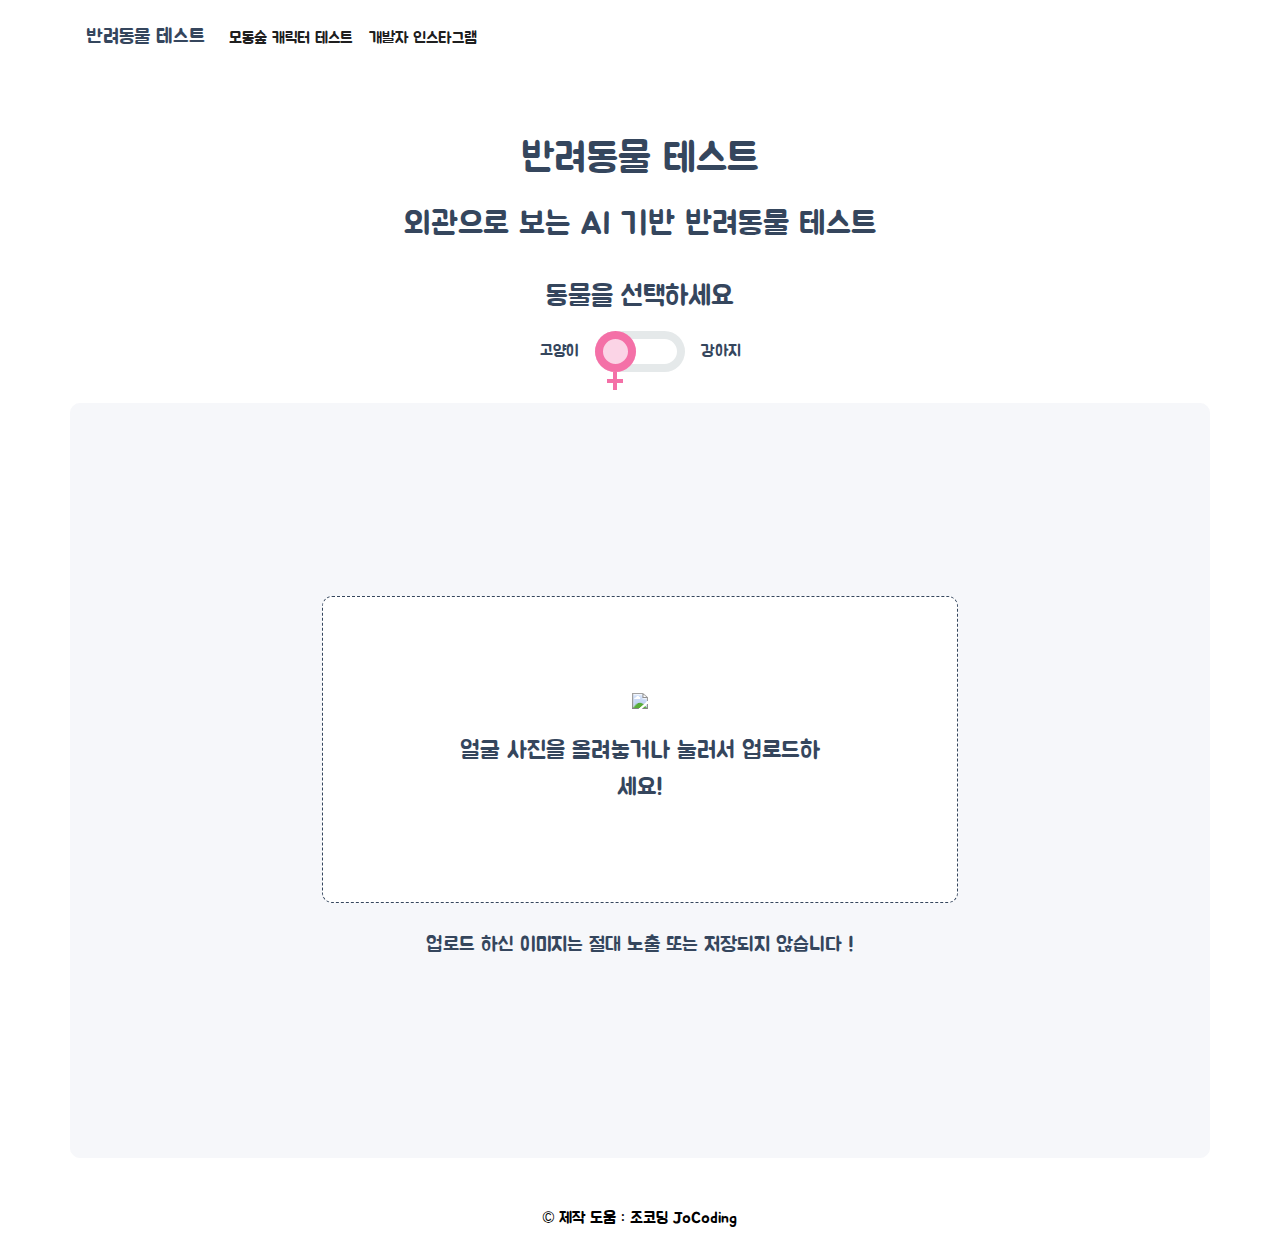
==== index.html @ 07dc52d0 "Refactor(index.html) : 파일명 변경" ====
<!DOCTYPE html>
<html>

<head>
    <meta charset="UTF-8">
    <meta name="viewport" content="width=device-width, initial-scale=1, shrink-to-fit=no">
    <meta http-equiv="X-UA-Compatible" content="ie=edge">
    <link href="https://fonts.googleapis.com/css?family=Jua&display=swap" rel="stylesheet">
    <link rel="stylesheet" href="https://stackpath.bootstrapcdn.com/bootstrap/4.4.1/css/bootstrap.min.css"
        integrity="sha384-Vkoo8x4CGsO3+Hhxv8T/Q5PaXtkKtu6ug5TOeNV6gBiFeWPGFN9MuhOf23Q9Ifjh" crossorigin="anonymous">
    <title>반려동물 테스트</title>
    <meta name="title" content="동물상 테스트">
    <meta name="subject" content="얼굴로 보는 인공지능 동물상 테스트, 나와 닮은 동물상을 찾아보세요!">
    <meta name="keywords"
        content="동물상 테스트, 인공지능 동물상 테스트, 얼굴상, 얼굴상 테스트, 나와 닮은 동물, 동물상 찾기, 얼굴로 보는 동물상, 얼굴 동물, 동물얼굴, animalface, 강아지상, 고양이상, 여우상, 사슴상, 토끼상, 곰상, 공룡상, 인공지능 동물상, AI 얼굴상, AI 동물상">
    <meta name="author" content="조코딩">
    <link rel="stylesheet" href="style.css">
    <link rel="canonical" href="https://animalface.site" />
    <meta property="og:url" content="https://animalface.site" />
    <meta property="og:type" content="website" />
    <meta property="og:title" content="동물상 테스트" />
    <meta property="og:description"
        content="얼굴로 보는 인공지능 동물상 테스트, 나와 닮은 동물상을 찾아보세요! 대표 동물상 연예인 사진 데이터로 학습한 인공지능이 나의 얼굴로 동물상과 특징을 찾아드립니다. 회원가입도 필요없이 화면에서 바로 확인해보세요! 사진 데이터는 그 어디에도 전송되지 않습니다. 인공지능이 보는 나의 동물상 테스트 한번 해보세요! 강아지상? 고양이상? 여우상? 사슴상? 토끼상? 곰상? 공룡상? 얼굴상 테스트를 통해 나와 닮은 동물 찾기를 할 수 있습니다." />
    <meta property="og:image"
        content="https://img1.daumcdn.net/thumb/R1280x0/?scode=mtistory2&fname=https%3A%2F%2Fk.kakaocdn.net%2Fdn%2Fc0eq42%2FbtqCQpiFhFn%2F8KPaOP9q8PXpJFRL7if55K%2Fimg.jpg" />
    <link rel="shortcut icon" href="/favicon.ico" type="image/x-icon">
    <link rel="icon" href="img/pets.png" type="image/x-icon">
    <script type="text/javascript" src="//s7.addthis.com/js/300/addthis_widget.js#pubid=ra-5e64b3727e862b06"></script>
    <!-- Global site tag (gtag.js) - Google Analytics -->
    <script async src="https://www.googletagmanager.com/gtag/js?id=UA-145482737-6"></script>
    <script>
        window.dataLayer = window.dataLayer || [];

        function gtag() {
            dataLayer.push(arguments);
        }
        gtag('js', new Date());
        gtag('config', 'UA-145482737-6');
    </script>
</head>

<body>
    <nav class="p-3 container navbar navbar-expand-lg navbar-light">
        <a class="navbar-brand" href="#">반려동물 테스트</a>
        <button class="navbar-toggler" type="button" data-toggle="collapse" data-target="#navbarNav"
            aria-controls="navbarNav" aria-expanded="false" aria-label="Toggle navigation">
            <span class="navbar-toggler-icon"></span>
        </button>
        <div class="collapse navbar-collapse" id="navbarNav">
            <ul class="navbar-nav">
                <li class="nav-item active">
                    <a class="nav-link" href="https://standgiven.pythonanywhere.com/">모동숲 캐릭터 테스트
                        <span class="sr-only">(current)</span>
                    </a>
                </li>
                <li class="nav-item active"
                    onclick="gtag('event', '조코딩 유튜브 클릭', {'event_category': '조코딩 유튜브 클릭','event_label': '상단 메뉴'});">
                    <a class="nav-link" id="yotube-top-link" href="https://www.instagram.com/bapefin_/">개발자 인스타그램</a>
                </li>
            </ul>
        </div>
    </nav>
    <section class="section">
        <h1 class="title">반려동물 테스트</h1>
        <h2 class="subtitle">외관으로 보는 AI 기반 반려동물 테스트</h2>
    </section><br>
    <h3 class="pb-2 d-flex justify-content-center">동물을 선택하세요</h3>
    <section class="d-flex justify-content-center">
        <p class="d-flex align-items-center pr-3">고양이</p>
        <div>
            <input type="checkbox" id="gender">
            <label for="gender">
                <span class="knob">
                    <i></i>
                </span>
            </label>
        </div>
        <p class="d-flex align-items-center pl-3">강아지</p>
    </section>
    <script class="jsbin" src="https://ajax.googleapis.com/ajax/libs/jquery/1/jquery.min.js"></script>
    <div class="mt-3 container file-upload">
        <div class="image-upload-wrap">
            <input class="file-upload-input" type='file' onchange="readURL(this);" accept="image/*" />
            <div class="drag-text">
                <img src="img/upload.svg" class="mt-5 pt-5 upload">
                <h3 class="mb-5 pb-5 pt-4  upload-text">얼굴 사진을 올려놓거나 눌러서 업로드하세요!</h3>
            </div>
        </div>
        <h5 style="text-align: center; margin-top: 30px;">업로드 하신 이미지는 절대 노출 또는 저장되지 않습니다 !</h5>
        <div class="file-upload-content">
            <img class="file-upload-image" id="face-image" src="#" alt="your image" />
            <div id="loading" class="animated bounce">
                <div class="spinner-border" role="status">
                    <span class="sr-only">Loading...</span>
                </div>
                <p class="text-center">AI가 이미지를 분석중입니다.</p>
            </div>
            <p class="result-message"></p>
            <div id="label-container" class="d-flex flex-column justify-content-around"></div>
            <div id="addThis" class="addthis_inline_share_toolbox_6lz1"></div>

            <div class="pt-3 image-title-wrap">
                <button type="button p-2" class="try-again-btn" onclick="gaReload1();" data-toggle="modal"
                    data-target="#adModal">
                    <span class="try-again-text">다른 사진으로 재시도</span>
                </button>
            </div>
        </div>
    </div>
    <div id="disqus_thread"></div>
    <script>
        /**
        *  RECOMMENDED CONFIGURATION VARIABLES: EDIT AND UNCOMMENT THE SECTION BELOW TO INSERT DYNAMIC VALUES FROM YOUR PLATFORM OR CMS.
        *  LEARN WHY DEFINING THESE VARIABLES IS IMPORTANT: https://disqus.com/admin/universalcode/#configuration-variables    */
        /*
        var disqus_config = function () {
        this.page.url = PAGE_URL;  // Replace PAGE_URL with your page's canonical URL variable
        this.page.identifier = PAGE_IDENTIFIER; // Replace PAGE_IDENTIFIER with your page's unique identifier variable
        };
        */
        (function () { // DON'T EDIT BELOW THIS LINE
            var d = document, s = d.createElement('script');
            s.src = 'https://petstest-1.disqus.com/embed.js';
            s.setAttribute('data-timestamp', +new Date());
            (d.head || d.body).appendChild(s);
        })();
    </script>
    <footer class="footer pt-5 container d-flex justify-content-center">
        <div>
            <p>&copy; 제작 도움 : 조코딩 JoCoding </p>
            <!--            
        <ul class="list-inline d-flex justify-content-center">
            <li class="list-inline-item">
                <a href="https://developerdk.tistory.com/46">Privacy</a>
            </li>
            <li class="list-inline-item">
                <a href="https://developerdk.tistory.com/47">Terms</a>
            </li>
            <li class="list-inline-item">
                <a href="https://www.youtube.com/channel/UCQNE2JmbasNYbjGAcuBiRRg">FAQ</a>
            </li>
        </ul>
-->
        </div>
    </footer>
    <!-- Modal -->
    <div class="modal fade" id="adModal" tabindex="-1" role="dialog" aria-labelledby="adModalLabel" aria-hidden="true">
        <div class="modal-dialog" role="document">
            <div class="modal-content">
                <div class="modal-body d-flex justify-content-center">
                    <ins class="kakao_ad_area" style="display:none;" data-ad-unit="DAN-t89oh3sc0ew5" data-ad-width="300"
                        data-ad-height="250"></ins>
                </div>
                <div class="modal-footer d-flex justify-content-center">
                    <button type="button p-2" class="try-again-btn" onclick="gaReload2();">
                        <span class="try-again-text">다른 사진으로 재시도</span>
                    </button>
                </div>
            </div>
        </div>
    </div>
    <div id="disqus_thread"></div>
    <script>
        function gaReload1() {
            gtag('event', '다른 사진으로 재시도 1차', {
                'event_category': '다른 사진으로 재시도'
            });
        }
        function gaReload2() {
            gtag('event', '다른 사진으로 재시도 2차', {
                'event_category': '다른 사진으로 재시도'
            });
            window.location.reload();
        }
    </script>
    <script
        src="https://code.jquery.com/jquery-3.4.1.hablemachine/image@0.8/dist/teachablemachine-image.min.js"></script>
    <script src="https://code.jquery.com/jquery-3.4.1.slim.min.js"
        integrity="sha384-J6qa4849blE2+poT4WnyKhv5vZF5SrPo0iEjwBvKU7imGFAV0wwj1yYfoRSJoZ+n"
        crossorigin="anonymous"></script>
    <script src="https://cdn.jsdelivr.net/npm/popper.js@1.16.0/dist/umd/popper.min.js"
        integrity="sha384-Q6E9RHvbIyZFJoft+2mJbHaEWldlvI9IOYy5n3zV9zzTtmI3UksdQRVvoxMfooAo"
        crossorigin="anonymous"></script>
    <script src="https://stackpath.bootstrapcdn.com/bootstrap/4.4.1/js/bootstrap.min.js"
        integrity="sha384-wfSDF2E50Y2D1uUdj0O3uMBJnjuUD4Ih7YwaYd1iqfktj0Uod8GCExl3Og8ifwB6"
        crossorigin="anonymous"></script>
    <script src="https://cdn.jsdelivr.net/npm/@tensorflow/tfjs@1.3.1/dist/tf.min.js"></script>
    <script src="https://cdn.jsdelivr.net/npm/@teachablemachine/image@0.8/dist/teachablemachine-image.min.js"></script>
    <script>
        function readURL(input) {
            if (input.files && input.files[0]) {
                var reader = new FileReader();
                reader.onload = function (e) {
                    $('.image-upload-wrap').hide();
                    $('#loading').show();
                    $('.file-upload-image').attr('src', e.target.result);
                    $('.file-upload-content').show();
                    $('.image-title').html(input.files[0].name);
                };
                reader.readAsDataURL(input.files[0]);
                init().then(function () {
                    console.log("hello");
                    predict();
                    $('#loading').hide();
                });
            } else {
                removeUpload();
            }
        }

        function removeUpload() {
            $('.file-upload-input').replaceWith($('.file-upload-input').clone());
            $('.file-upload-content').hide();
            $('.image-upload-wrap').show();
        }
        $('.image-upload-wrap').bind('dragover', function () {
            $('.image-upload-wrap').addClass('image-dropping');
        });
        $('.image-upload-wrap').bind('dragleave', function () {
            $('.image-upload-wrap').removeClass('image-dropping');
        });
    </script>
    <script type="text/javascript">
        let URL;

        const dogurl = "https://teachablemachine.withgoogle.com/models/w0auffAhP/";
        const caturl = "https://teachablemachine.withgoogle.com/models/pxdeR7aFK/"
        // const urlMale = "https://teachablemachine.withgoogle.com/models/o9D1N5TN/";
        // const urlFemale = "https://teachablemachine.withgoogle.com/models/bB3YHn5r/";
        let model, webcam, labelContainer, maxPredictions;
        async function init() {
            if (document.getElementById("gender").checked) {
                URL = dogurl;
            } else {
                URL = caturl;
            }
            const modelURL = URL + "model.json";
            const metadataURL = URL + "metadata.json";
            model = await tmImage.load(modelURL, metadataURL);
            maxPredictions = model.getTotalClasses();
            // console.log("maxPrediction : ", maxPredictions);
            labelContainer = document.getElementById("label-container");
            for (let i = 0; i < maxPredictions; i++) {
                var element = document.createElement("div")
                element.classList.add("d-flex");
                labelContainer.appendChild(element);
            }
        }
        async function predict() {
            var image = document.getElementById("face-image")
            const prediction = await model.predict(image, false);
            prediction.sort((a, b) => parseFloat(b.probability) - parseFloat(a.probability));
            console.log(prediction[0].className);
            var resultTitle, resultExplain, resultCeleb;
            if (document.getElementById("gender").checked) {
                gtag('event', '동물상 테스트 수행', {
                    'event_category': '동물상 테스트 수행',
                    'event_label': '강아지'
                });

                // 강아지
                switch (prediction[0].className) {
                    case "Golden Retriever":
                        resultTitle = "골든 리트리버"
                        resultExplain = "첫 인상은 강한 신뢰감을 주지만 알고 보면 다정한 매력을 가진 당신! 따뜻하고 친절한 성격으로 연인을 언제나 편안하게 챙겨주는 당신은 믿음직한 파트너! 포근한 매력에 충성심까지 갖춘 완벽한 사람이다!"
                        resultCeleb = "강아지상 연예인: 강다니엘, 백현(엑소), 박보검, 송중기"
                        gtag('event', '강아지 결과 골든 리트리버상', { 'event_category': '강아지 결과' });
                        break;
                    case "Dachshund":
                        resultTitle = "닥스훈트"
                        resultExplain = "첫 인상은 독특하게 보일 수 있지만, 알고 보면 깊은 애정과 헌신을 가진 당신! 개성 넘치고 충성심 강한 성격으로 연인을 정성껏 챙겨주는 당신은 언제나 특별한 존재! 독특함과 사랑을 가진 멋진 사람이다!"
                        resultCeleb = "고양이상 연예인: 황민현(뉴이스트), 시우민(엑소), 강동원, 이종석, 이준기"
                        gtag('event', '강아지 결과 닥스훈트상', { 'event_category': '강아지 결과' });
                        break;
                    case "Maltese":
                        resultTitle = "말티즈"
                        resultExplain = "첫 인상은 순수하고 우아해 보이지만, 알고 보면 깊은 애정과 배려를 가진 당신! 세심하고 다정한 성격으로 연인을 언제나 따뜻하게 챙겨주는 당신은 언제나 사랑스러운 파트너! 우아함과 사랑을 겸비한 멋진 사람이다!"
                        resultCeleb = "토끼상 연예인: 정국(방탄소년단), 바비(아이콘), 박지훈(워너원), 수호(엑소)"
                        gtag('event', '강아지 결과 말티즈상', { 'event_category': '강아지 결과' });
                        break;
                    case "Maltipoo":
                        resultTitle = "말티푸"
                        resultExplain = "첫 인상은 귀여움으로 다가오지만 알고 보면 깊은 사랑과 헌신을 지닌 당신! 애교가 넘치고 다정한 성격으로 연인을 언제나 챙겨주는 당신은 언제나 사랑스러운 존재! 귀여움과 헌신을 가진 최고의 사람이다!"
                        resultCeleb = "공룡상 연예인: 윤두준(하이라이트), 이민기, 김우빈, 육성재(비투비), 공유"
                        gtag('event', '강아지 결과 말티푸상', { 'event_category': '강아지 결과' });
                        break;
                    case "Bulldog":
                        resultTitle = "불도그"
                        resultExplain = "첫 인상은 다소 무거워 보일 수 있지만 알고 보면 따뜻하고 사랑스러운 매력을 지닌 당신! 강한 성격으로 연인을 든든하게 챙겨주는 당신은 언제나 믿을 수 있는 파트너! 듬직함과 따뜻함을 겸비한 멋진 사람이다!"
                        resultCeleb = "곰상 연예인: 마동석, 조진웅, 조세호, 안재홍"
                        gtag('event', '강아지 결과 불도그상', { 'event_category': '강아지 결과' });
                        break;
                    case "Shih Tzu":
                        resultTitle = "시츄"
                        resultExplain = "첫 인상은 귀여움으로 다가오지만 알고 보면 깊은 사랑을 주는 매력의 당신! 애교가 넘치고 섬세한 성격으로 연인을 정성껏 챙겨주는 당신은 연인에게 언제나 따뜻한 존재! 귀여운 매력과 세심함을 가진 최고의 사람이다!"
                        resultCeleb = "곰상 연예인: 마동석, 조진웅, 조세호, 안재홍"
                        gtag('event', '강아지 결과 시츄상', { 'event_category': '강아지 결과' });
                        break;
                    case "Chihuahua":
                        resultTitle = "치와와"
                        resultExplain = "첫 인상은 작고 다소 날카로워 보일 수 있지만, 알고 보면 깊은 애정과 사랑을 가진 당신! 용감하고 자신감 넘치는 성격으로 연인을 언제나 지켜주는 당신은 듬직한 파트너! 귀여움과 강한 충성심을 지닌 멋진 사람이다!"
                        resultCeleb = "곰상 연예인: 마동석, 조진웅, 조세호, 안재홍"
                        gtag('event', '강아지 결과 치와와상', { 'event_category': '강아지 결과' });
                        break;
                    case "Pomeranian":
                        resultTitle = "포메라니안"
                        resultExplain = "첫 인상은 작고 발랄해 보이지만 알고 보면 깊은 애정과 헌신을 가진 당신! 활발하고 애교 넘치는 성격으로 연인을 항상 웃게 해주는 당신은 언제나 사랑스러운 존재! 귀여움과 헌신을 갖춘 최고의 사람이다!"
                        gtag('event', '강아지 결과 포메라니안상', { 'event_category': '강아지 결과' });
                        break;
                    case "Poodle":
                        resultTitle = "푸들"
                        resultExplain = "첫 인상은 세련되고 지적인 매력을 풍기지만, 알고 보면 다정하고 사랑스러운 성격의 당신! 섬세하고 세심한 배려로 연인을 언제나 편안하게 챙겨주는 당신은 매력적인 파트너! 우아함과 헌신을 가진 최고의 사람이다!"
                        resultCeleb = "곰상 연예인: 마동석, 조진웅, 조세호, 안재홍"
                        gtag('event', '강아지 결과 푸들상', { 'event_category': '강아지 결과' });
                        break;
                    default:
                        resultTitle = "알수없음"
                        resultExplain = ""
                        resultCeleb = ""
                        gtag('event', '남자 결과 알수없음', { 'event_category': '강아지 결과' });
                }
            } else {
                gtag('event', '애완동물 테스트 수행', {
                    'event_category': '애완동물 테스트 수행',
                    'event_label': '고양이'
                });

                // 고양이
                switch (prediction[0].className) {
                    case "PersianCat":
                        resultTitle = "페르시안 고양이"
                        resultExplain = "첫 인상은 고급스럽고 우아하지만 알고 보면 따뜻하고 부드러운 매력을 가진 당신! 조용하고 차분한 성격으로 연인을 언제나 배려하며 챙겨주는 당신은 믿음직한 파트너! 우아함과 세심함을 겸비한 최고의 사람이다!"
                        resultCeleb = "강아지상 연예인: 강다니엘, 백현(엑소), 박보검, 송중기"
                        gtag('event', '고양이 결과 페르시안 고양이상', { 'event_category': '고양이 결과' });
                        break;
                    case "SiameseCat":
                        resultTitle = "시암 고양이"
                        resultExplain = "첫 인상은 똑똑하고 시원시원해 보이지만 알고 보면 깊은 애정과 헌신을 지닌 당신! 똑똑하고 개성 넘치는 성격으로 연인을 언제나 지혜롭게 챙겨주는 당신은 언제나 사랑스러운 존재! 지적이고 다정한 최고의 사람이다!"
                        resultCeleb = "고양이상 연예인: 황민현(뉴이스트), 시우민(엑소), 강동원, 이종석, 이준기"
                        gtag('event', '고양이 결과 시암 고양이상', { 'event_category': '고양이 결과' });
                        break;
                    case "SphynxCat":
                        resultTitle = "스핑크스 고양이"
                        resultExplain = "첫 인상은 독특하고 조금은 신비롭지만, 알고 보면 깊은 애정과 친절을 가진 당신! 개성 넘치고 따뜻한 성격으로 연인을 언제나 정성껏 챙겨주는 당신은 언제나 특별한 존재! 독특함과 사랑을 지닌 멋진 사람이다!"
                        resultCeleb = "토끼상 연예인: 정국(방탄소년단), 바비(아이콘), 박지훈(워너원), 수호(엑소)"
                        gtag('event', '고양이 결과 스핑크스 고양이상', { 'event_category': '고양이 결과' });
                        break;
                    case "KoreanShorthairCat":
                        resultTitle = "코리안 숏헤어 고양이"
                        resultExplain = "첫 인상은 친근하고 편안해 보이지만 알고 보면 깊은 사랑과 헌신을 지닌 당신! 자연스럽고 신뢰감 넘치는 성격으로 연인을 언제나 편안하게 챙겨주는 당신은 언제나 든든한 파트너! 친근함과 헌신을 가진 최고의 사람이다!"
                        resultCeleb = "공룡상 연예인: 윤두준(하이라이트), 이민기, 김우빈, 육성재(비투비), 공유"
                        gtag('event', '고양이 결과 코리안 숏헤어 고양이상', { 'event_category': '고양이 결과' });
                        break;
                    case "RussianBlueCat":
                        resultTitle = "러시안 블루 고양이"
                        resultExplain = "첫 인상은 신비롭고 우아하지만, 알고 보면 다정하고 사랑스러운 매력을 가진 당신! 차분하고 섬세한 성격으로 연인을 언제나 정성껏 챙겨주는 당신은 언제나 사랑스러운 존재! 신비로움과 다정함을 겸비한 멋진 사람이다!"
                        resultCeleb = "곰상 연예인: 마동석, 조진웅, 조세호, 안재홍"
                        gtag('event', '고양이 결과 러시안 블루 고양이상', { 'event_category': '고양이 결과' });
                        break;
                    default:
                        resultTitle = "알수없음"
                        resultExplain = ""
                        resultCeleb = ""
                        gtag('event', '고양이 결과 알수없음', { 'event_category': '고양이 결과' });
                }
            }
            var title = "<div class='" + prediction[0].className + "-animal-title'>" + resultTitle + "</div>"
            var explain = "<div class='animal-explain pt-2'>" + resultExplain + "</div>"
            var celeb = "<div class='" + prediction[0].className + "-animal-celeb pt-2 pb-2'>" + resultCeleb + "</div>"
            $('.result-message').html(title + explain + celeb);
            var barWidth;
            for (let i = 0; i < maxPredictions; i++) {
                if (prediction[i].probability.toFixed(2) > 0.1) {
                    barWidth = Math.round(prediction[i].probability.toFixed(2) * 100) + "%";
                } else if (prediction[i].probability.toFixed(2) >= 0.01) {
                    barWidth = "4%"
                } else {
                    barWidth = "2%"
                }

                console.log("barWidth : ", barWidth);
                var labelTitle;
                switch (prediction[i].className) {
                    case "Golden Retriever":
                        labelTitle = "골든 리트리버"
                        break;
                    case "Dachshund":
                        labelTitle = "닥스훈트"
                        break;
                    case "Maltese":
                        labelTitle = "말티즈"
                        break;
                    case "Maltipoo":
                        labelTitle = "말티푸"
                        break;
                    case "Bulldog":
                        labelTitle = "불독"
                        break;
                    case "Shih Tzu":
                        labelTitle = "시츄"
                        break;
                    case "Chihuahua":
                        labelTitle = "치와와"
                        break;
                    case "Pomeranian":
                        labelTitle = "포메라니안"
                        break;
                    case "Poodle":
                        labelTitle = "푸들"
                        break;
                    case "PersianCat":
                        labelTitle = "페르시안 고양이"
                        break;
                    case "SiameseCat":
                        labelTitle = "시암 고양이"
                        break;
                    case "SphynxCat":
                        labelTitle = "스핑크스 고양이"
                        break;
                    case "KoreanShorthairCat":
                        labelTitle = "코리안 숏헤어 고양이"
                        break;
                    case "RussianBlueCat":
                        labelTitle = "러시안 블루 고양이"
                        break;
                    default:
                        labelTitle = "알수없음"
                }
                var label = "<div class='animal-label d-flex align-items-center'>" + labelTitle + "</div>"
                console.log("prediction[i].className : ", prediction[i].className);
                var bar = "<div class='bar-container position-relative container'><div class='" + prediction[i].className + "-box'></div><div class='d-flex justify-content-center align-items-center " + prediction[i].className + "-bar' style='width: " + barWidth + "'><span class='d-block percent-text'>" + Math.round(prediction[i].probability.toFixed(2) * 100) + "%</span></div></div>"
                labelContainer.childNodes[i].innerHTML = label + bar;
            }
        }
    </script>

    <script>
        function iosApp() {
            document.getElementById("coupang").style.display = "none";
            $("#coupang ins").hide();
            document.getElementById("addThis").style.display = "none";
            document.getElementById("disqus_thread").style.display = "none";
            var kakao = document.getElementsByClassName("kakao_ad_area");
            for (var i = 0; i < kakao.length; i++) {
                if (kakao[i]) {
                    kakao[i].style.display = "none";
                }
            }
            document.getElementById("yotube-top-link").style.display = "none";
            document.getElementById("yotube-mid-link").style.display = "none";
            document.getElementById("yotube-bottom-link").style.display = "none";
        }
    </script>

</body>
<!-- 
image input box
Copyright (c) 2020 by Aaron Vanston (https://codepen.io/aaronvanston/pen/yNYOXR)

Permission is hereby granted, free of charge, to any person obtaining a copy of this software and associated documentation files (the "Software"), to deal in the Software without restriction, including without limitation the rights to use, copy, modify, merge, publish, distribute, sublicense, and/or sell copies of the Software, and to permit persons to whom the Software is furnished to do so, subject to the following conditions:

The above copyright notice and this permission notice shall be included in all copies or substantial portions of the Software.

THE SOFTWARE IS PROVIDED "AS IS", WITHOUT WARRANTY OF ANY KIND, EXPRESS OR IMPLIED, INCLUDING BUT NOT LIMITED TO THE WARRANTIES OF MERCHANTABILITY, FITNESS FOR A PARTICULAR PURPOSE AND NONINFRINGEMENT. IN NO EVENT SHALL THE AUTHORS OR COPYRIGHT HOLDERS BE LIABLE FOR ANY CLAIM, DAMAGES OR OTHER LIABILITY, WHETHER IN AN ACTION OF CONTRACT, TORT OR OTHERWISE, ARISING FROM, OUT OF OR IN CONNECTION WITH THE SOFTWARE OR THE USE OR OTHER DEALINGS IN THE SOFTWARE.

gender toggle
Copyright (c) 2020 by Mert Cukuren (https://codepen.io/knyttneve/pen/bPpEZY)

Permission is hereby granted, free of charge, to any person obtaining a copy of this software and associated documentation files (the "Software"), to deal in the Software without restriction, including without limitation the rights to use, copy, modify, merge, publish, distribute, sublicense, and/or sell copies of the Software, and to permit persons to whom the Software is furnished to do so, subject to the following conditions:

The above copyright notice and this permission notice shall be included in all copies or substantial portions of the Software.

THE SOFTWARE IS PROVIDED "AS IS", WITHOUT WARRANTY OF ANY KIND, EXPRESS OR IMPLIED, INCLUDING BUT NOT LIMITED TO THE WARRANTIES OF MERCHANTABILITY, FITNESS FOR A PARTICULAR PURPOSE AND NONINFRINGEMENT. IN NO EVENT SHALL THE AUTHORS OR COPYRIGHT HOLDERS BE LIABLE FOR ANY CLAIM, DAMAGES OR OTHER LIABILITY, WHETHER IN AN ACTION OF CONTRACT, TORT OR OTHERWISE, ARISING FROM, OUT OF OR IN CONNECTION WITH THE SOFTWARE OR THE USE OR OTHER DEALINGS IN THE SOFTWARE.
 -->

</html>
---- style.css ----
body {
    font-family: 'Jua', sans-serif;
    background-color: #ffffff;
    box-sizing: border-box;
    color: #35465d;
}

.file-upload {
    padding: 15% 3%;
    margin: 0 auto;
    border-radius: 10px;
    border: solid 1.5px #f6f7fa;
    background-color: #f6f7fa;
}

.file-upload-btn {
    width: 100%;
    margin: 0;
    color: #fff;
    background: #1FB264;
    border: none;
    padding: 10px;
    border-radius: 4px;
    border-bottom: 4px solid #15824B;
    transition: all .2s ease;
    outline: none;
    text-transform: uppercase;
    font-weight: 700;
}

.file-upload-btn:hover {
    background: #1AA059;
    color: #ffffff;
    transition: all .2s ease;
    cursor: pointer;
}

.file-upload-btn:active {
    border: 0;
    transition: all .2s ease;
}

.file-upload-content {
    display: none;
    text-align: center;
}

#loading {
    display: none;
}

.file-upload-input {
    position: absolute;
    margin: 0;
    padding: 0;
    width: 100%;
    height: 100%;
    outline: none;
    opacity: 0;
    cursor: pointer;
}

.image-upload-wrap {
    width: 60%;
    margin: 0 auto;
    position: relative;
    object-fit: contain;
    border-radius: 10px;
    border: dashed 1.5px #35465d;
    background-color: #ffffff;
}

.image-dropping,
.image-upload-wrap:hover {
    background-color: #35465d82;
    border: 1.5px dashed #ffffff;
}

.image-title-wrap {
    padding: 0 15px 15px 15px;
    color: #222;
}

.drag-text {
    text-align: center;
}

.drag-text h3 {
    font-weight: 500;
    text-transform: uppercase;
}

.file-upload-image {
    max-height: 60%;
    max-width: 60%;
    margin: auto;
    padding: 10px;
}

.try-again-btn {
    border-radius: 40px;
    border: solid 1.5px #35465d;
    background-color: #35465d;
}

.try-again-text {
    display: block;
    font-size: 1.5rem;
    text-align: center;
    color: #ffffff;
    padding: 4px 15px;
}

.remove-image:hover {
    background: #c13b2a;
    color: #ffffff;
    transition: all .2s ease;
    cursor: pointer;
}

.remove-image:active {
    border: 0;
    transition: all .2s ease;
}

.navbar-light .navbar-brand {
    line-height: 1.68;
    text-align: left;
    color: #35465d;
}

.navbar-light .navbar-toggler {
    border-color: #ffffff;
}

.section {
    margin-top: 50px;
}

.title {
    line-height: 1.67;
    text-align: center;
    color: #35465d;
}

.subtitle {
    line-height: 1.53;
    text-align: center;
    color: #35465d;
}

/* On screens that are 600px or less, set the background color to olive */
@media screen and (max-width: 600px) {
    html {
        font-size: 10px;
    }

    .navbar-brand {
        font-size: 2rem;
    }
}


.youtube-link {
    font-size: 1.5rem;
    line-height: 1.71;
    text-align: center;
    color: #f73737;
    text-decoration: underline;
}

.youtube-link:hover {
    font-size: 1.5rem;
    line-height: 1.71;
    text-align: center;
    color: #f73737;
    text-decoration: underline;
}

.youtube-icon {
    width: 30px;
    height: 27.262px;
}

.upload {
    width: 20%;
}

.upload-text {
    width: 58%;
    font-size: 1.5rem;
    line-height: 1.53;
    text-align: center;
    color: #35465d;
    margin: 0 auto;
}

.footer {
    background-color: initial;
    color: initial;
}

.bar-container {
    height: 2.7rem;
}

.Bulldog-box {
    position: absolute;
    top: 0;
    left: 0;
    height: 2rem;
    border-radius: 10px;
    width: 100%;
    background-color: rgba(117, 204, 84, 0.2);
}

.Bulldog-bar {
    position: absolute;
    top: 0;
    left: 0;
    height: 2rem;
    border-radius: 10px;
    background-color: rgba(117, 204, 84, 1);
}

.Shih.Tzu-box {
    position: absolute;
    top: 0;
    left: 0;
    height: 2rem;
    border-radius: 10px;
    width: 100%;
    background-color: rgba(117, 204, 84, 0.2);
}

.Shih.Tzu-bar {
    position: absolute;
    top: 0;
    left: 0;
    height: 2rem;
    border-radius: 10px;
    background-color: rgba(117, 204, 84, 1);
}

.Dachshund-box {
    position: absolute;
    top: 0;
    left: 0;
    height: 2rem;
    border-radius: 10px;
    width: 100%;
    background-color: rgba(27, 175, 234, 0.2);
}

.Dachshund-bar {
    position: absolute;
    top: 0;
    left: 0;
    height: 2rem;
    border-radius: 10px;
    background-color: rgba(27, 175, 234, 1);
}

.Pomeranian-box {
    position: absolute;
    top: 0;
    left: 0;
    height: 2rem;
    border-radius: 10px;
    width: 100%;
    background-color: rgba(251, 176, 59, 0.2);
}

.Pomeranian-bar {
    position: absolute;
    top: 0;
    left: 0;
    height: 2rem;
    border-radius: 10px;
    background-color: rgba(251, 176, 59, 1);
}

.Chihuahua-box {
    position: absolute;
    top: 0;
    left: 0;
    height: 2rem;
    border-radius: 10px;
    width: 100%;
    background-color: rgba(195, 140, 102, 0.2);
}

.Chihuahua-bar {
    position: absolute;
    top: 0;
    left: 0;
    height: 2rem;
    border-radius: 10px;
    background-color: rgba(195, 140, 102, 1);
}

.Maltese-box {
    position: absolute;
    top: 0;
    left: 0;
    height: 2rem;
    border-radius: 10px;
    width: 100%;
    background-color: rgba(49, 132, 155, 0.2);
}

.Maltese-bar {
    position: absolute;
    top: 0;
    left: 0;
    height: 2rem;
    border-radius: 10px;
    background-color: rgba(49, 132, 155, 1);
}

.Golden.Retriever-box {
    position: absolute;
    top: 0;
    left: 0;
    height: 2rem;
    border-radius: 10px;
    width: 100%;
    background-color: rgba(235, 166, 190, 0.2);
}

.Golden.Retriever-bar {
    position: absolute;
    top: 0;
    left: 0;
    height: 2rem;
    border-radius: 10px;
    background-color: rgba(235, 166, 190, 1);
}

.Poodle-box {
    position: absolute;
    top: 0;
    left: 0;
    height: 2rem;
    border-radius: 10px;
    width: 100%;
    background-color: rgba(235, 166, 190, 0.2);
}

.Poodle-bar {
    position: absolute;
    top: 0;
    left: 0;
    height: 2rem;
    border-radius: 10px;
    background-color: rgba(235, 166, 190, 1);
}
.Maltipoo-box {
    position: absolute;
    top: 0;
    left: 0;
    height: 2rem;
    border-radius: 10px;
    width: 100%;
    background-color: rgba(235, 166, 190, 0.2);
}

.Maltipoo-bar {
    position: absolute;
    top: 0;
    left: 0;
    height: 2rem;
    border-radius: 10px;
    background-color: rgba(235, 166, 190, 1);
}

.SphynxCat-box {
    position: absolute;
    top: 0;
    left: 0;
    height: 2rem;
    border-radius: 10px;
    width: 100%;
    background-color: rgba(117, 204, 84, 0.2);
}

.SphynxCat-bar {
    position: absolute;
    top: 0;
    left: 0;
    height: 2rem;
    border-radius: 10px;
    background-color: rgba(117, 204, 84, 1);;
}

.PersianCat-box {
    position: absolute;
    top: 0;
    left: 0;
    height: 2rem;
    border-radius: 10px;
    width: 100%;
    background-color: rgba(27, 175, 234, 0.2);
}

.PersianCat-bar {
    position: absolute;
    top: 0;
    left: 0;
    height: 2rem;
    border-radius: 10px;
    background-color: rgba(27, 175, 234, 1);;
}

.SiameseCat-box {
    position: absolute;
    top: 0;
    left: 0;
    height: 2rem;
    border-radius: 10px;
    width: 100%;
    background-color: rgba(251, 176, 59, 0.2);
}

.SiameseCat-bar {
    position: absolute;
    top: 0;
    left: 0;
    height: 2rem;
    border-radius: 10px;
    background-color: rgba(251, 176, 59, 1);
}

.KoreanShorthairCat-box {
    position: absolute;
    top: 0;
    left: 0;
    height: 2rem;
    border-radius: 10px;
    width: 100%;
    background-color: rgba(235, 166, 190, 0.2);
}

.KoreanShorthairCat-bar {
    position: absolute;
    top: 0;
    left: 0;
    height: 2rem;
    border-radius: 10px;
    background-color: rgba(235, 166, 190, 1);
}

.RussianBlueCat-box {
    position: absolute;
    top: 0;
    left: 0;
    height: 2rem;
    border-radius: 10px;
    width: 100%;
    background-color: rgba(49, 132, 155, 0.2);
}

.RussianBlueCat-bar {
    position: absolute;
    top: 0;
    left: 0;
    height: 2rem;
    border-radius: 10px;
    background-color: rgba(49, 132, 155, 1);
}

.percent-text {
    font-size: 1rem;
    color: #ffffff;
}

.animal-label {
    width: 20%;
    text-align: left;
    height: 2rem;
}

#label-container {
    width: 80%;
    margin: 0 auto;
}

.result-message {
    font-size: 2rem;
}


.animal-explain {
    font-size: 1.5rem;
}

.dinosaur-animal-title {
    color: #3ba363;
}

.dinosaur-animal-celeb {
    color: #3ba363;
    font-size: 1.2rem;
}

.deer-animal-title {
    color: #3ba363;
}

.deer-animal-celeb {
    color: #3ba363;
    font-size: 1.2rem;
}

.cat-animal-title {
    color: #ff6c0a;
}

.cat-animal-celeb {
    color: #ff6c0a;
    font-size: 1.2rem;
}

.dog-animal-title {
    color: #548dd4;
}

.dog-animal-celeb {
    color: #548dd4;
    font-size: 1.2rem;
}

.rabbit-animal-title {
    color: #e56995;
}

.rabbit-animal-celeb {
    color: #e56995;
    font-size: 1.2rem;
}

.bear-animal-title {
    color: #9b6b43;
}

.bear-animal-celeb {
    color: #9b6b43;
    font-size: 1.2rem;
}

.fox-animal-title {
    color: #31849b;
}

.fox-animal-celeb {
    color: #31849b;
    font-size: 1.2rem;
}

/* gender */
input#gender {
    display: none;
}

label {
    cursor: pointer;
    display: inline-block;
    width: 90px;
    height: 41px;
    box-shadow: 0 0 0 8px #e5e9ea inset;
    border-radius: 30px;
    position: relative;
}

.knob {
    position: absolute;
    width: 41px;
    top: 0;
    left: 0;
    height: 41px;
    border-radius: 50%;
    box-shadow: 0 0 0 8px #f470a7 inset;
    background-color: #fbd4e6;
    transition: 0.3s;
}

.knob>i {
    position: absolute;
    width: 4px;
    height: 18px;
    top: 100%;
    background-color: #f470a7;
    left: calc(50% - 2px);
}

.knob>i:before,
.knob>i:after {
    width: 6px;
    position: absolute;
    top: 42%;
    content: "";
    height: 4px;
    background-color: #f470a7;
}

.knob>i:before {
    left: 4px;
}

.knob>i:after {
    left: -6px;
}

input:checked+label>.knob {
    box-shadow: 0 0 0 8px #a1c6dd inset;
    background-color: #e2ecf4;
    transform: translateX(49px) rotate(-140deg);
}

input:checked+label>.knob>i {
    background-color: #a1c6dd;
}

input:checked+label>.knob>i:after,
input:checked+label>.knob>i:before {
    background-color: #a1c6dd;
}

input:checked+label>.knob>i:after {
    top: 14.5px;
    width: 12px;
    left: -7px;
    transform: rotate(45deg);
}

input:checked+label>.knob>i:before {
    top: 13px;
    width: 12px;
    left: 0px;
    transform: rotate(134deg);
}

.ad-banner {
    max-width: 320px;
}
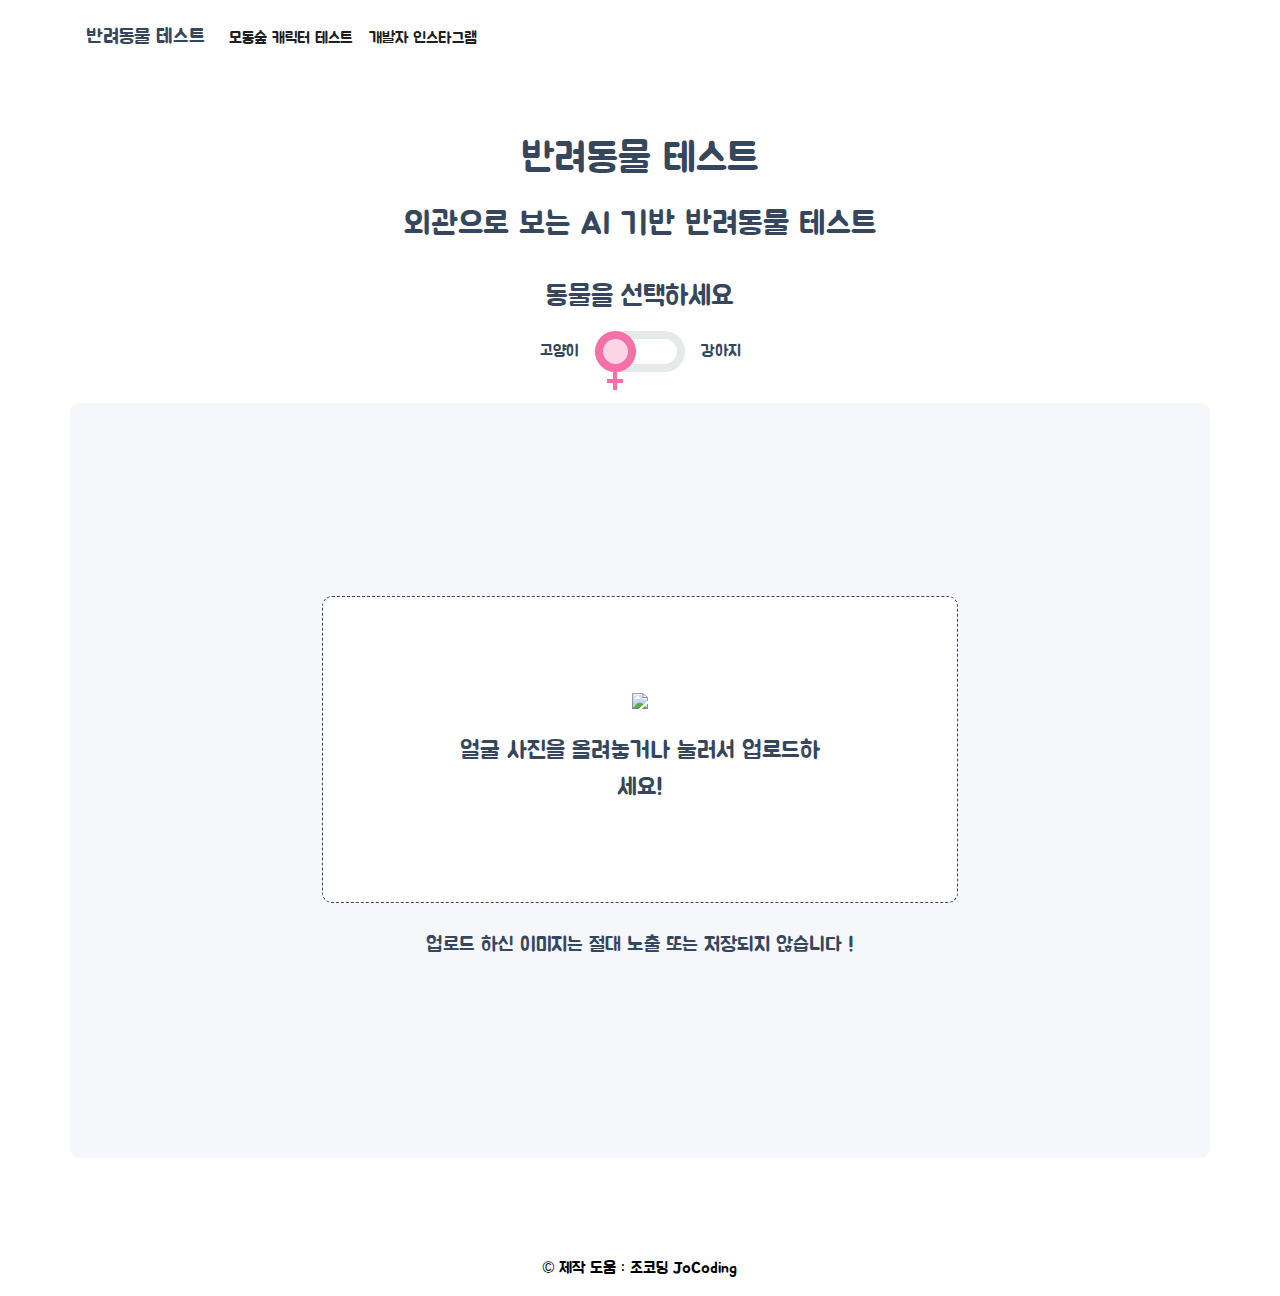
==== commit 166967ef: "Style(index.html) : css 추가" ====
--- a/index.html
+++ b/index.html
@@ -106,6 +106,11 @@
                 </button>
             </div>
         </div>
+    </div>
+    <div class="admin" style="width: 40%; text-align: center; margin: 0 auto; margin-top: 50px; margin-bottom: 50px;">
+        <ins class="kakao_ad_area" style="display:none;" data-ad-unit="DAN-MLjZul9lhRF2gVXi" data-ad-width="320"
+            data-ad-height="100"></ins>
+        <script type="text/javascript" src="//t1.daumcdn.net/kas/static/ba.min.js" async></script>
     </div>
     <div id="disqus_thread"></div>
     <script>
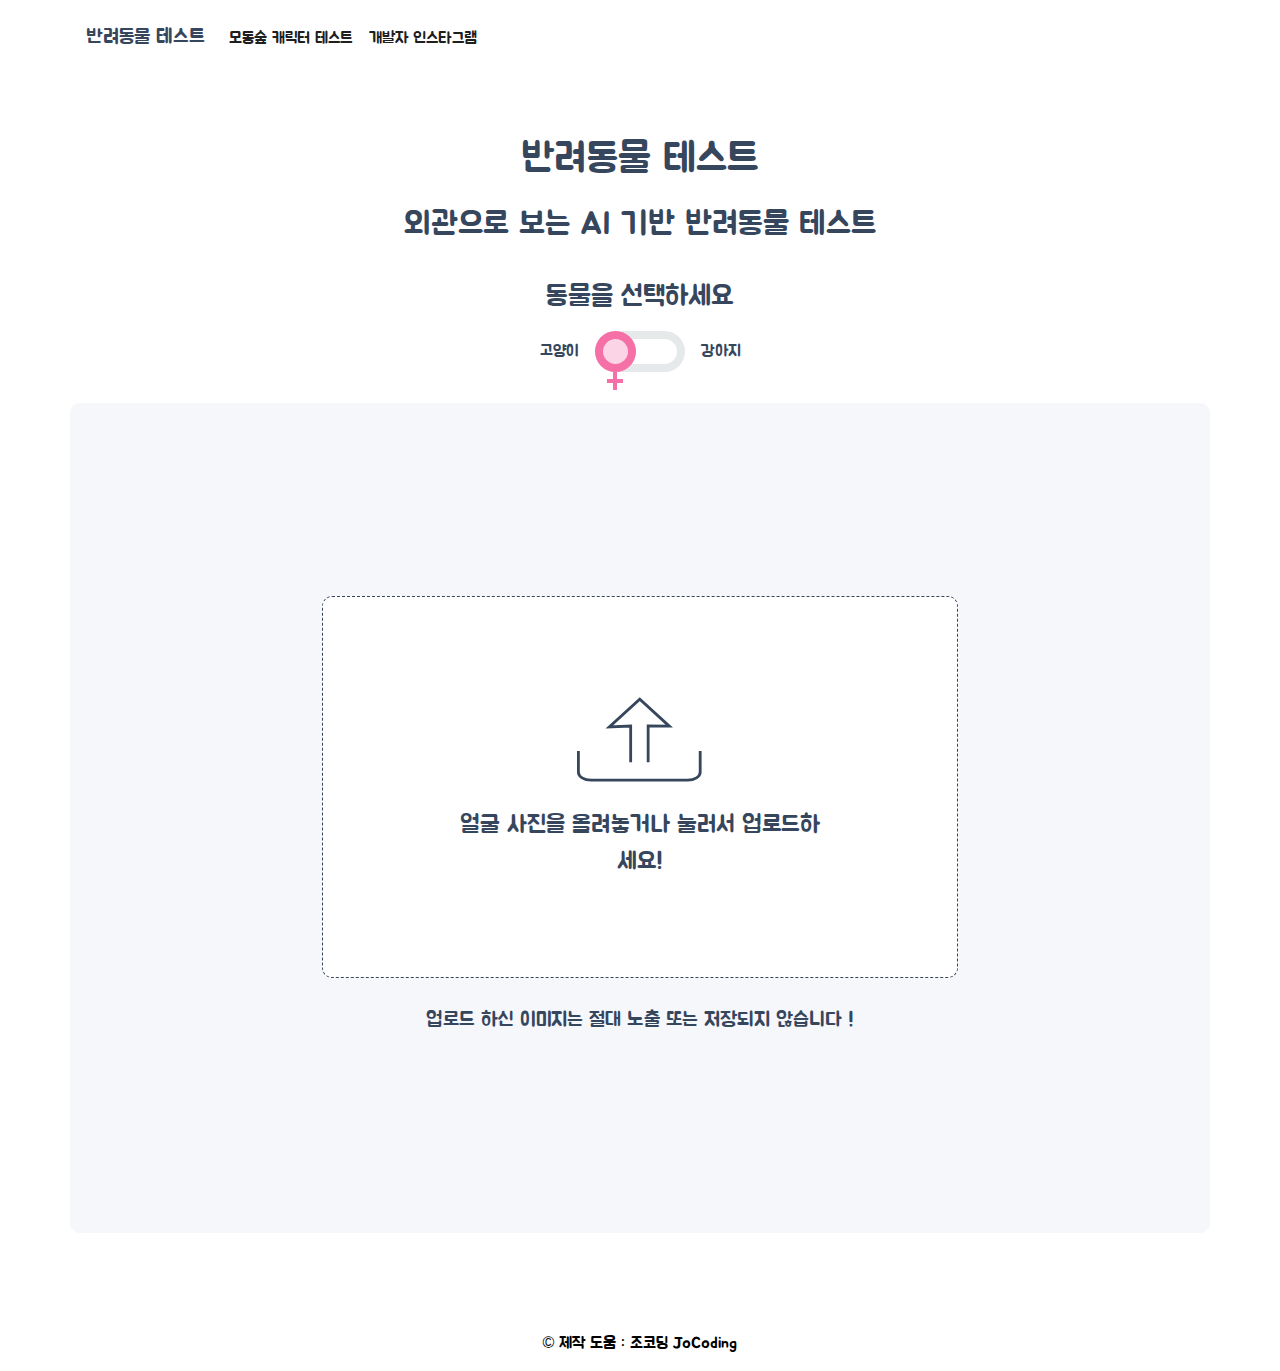
==== commit 3d528104: "Fixed(index.html) : 카카오 애드핏 css수정" ====
--- a/index.html
+++ b/index.html
@@ -79,7 +79,7 @@
     </section>
     <script class="jsbin" src="https://ajax.googleapis.com/ajax/libs/jquery/1/jquery.min.js"></script>
     <div class="mt-3 container file-upload">
-        <div class="image-upload-wrap">
+        <div class="image-upload-wrap"> 
             <input class="file-upload-input" type='file' onchange="readURL(this);" accept="image/*" />
             <div class="drag-text">
                 <img src="img/upload.svg" class="mt-5 pt-5 upload">
@@ -107,7 +107,7 @@
             </div>
         </div>
     </div>
-    <div class="admin" style="width: 40%; text-align: center; margin: 0 auto; margin-top: 50px; margin-bottom: 50px;">
+    <div class="admin" style="width: 50%; margin: 0 auto; margin-top: 50px; margin-bottom: 50px;">
         <ins class="kakao_ad_area" style="display:none;" data-ad-unit="DAN-MLjZul9lhRF2gVXi" data-ad-width="320"
             data-ad-height="100"></ins>
         <script type="text/javascript" src="//t1.daumcdn.net/kas/static/ba.min.js" async></script>
@@ -265,59 +265,61 @@
 
                 // 강아지
                 switch (prediction[0].className) {
-                    case "Golden Retriever":
+                    case "GoldenRetriever":
                         resultTitle = "골든 리트리버"
                         resultExplain = "첫 인상은 강한 신뢰감을 주지만 알고 보면 다정한 매력을 가진 당신! 따뜻하고 친절한 성격으로 연인을 언제나 편안하게 챙겨주는 당신은 믿음직한 파트너! 포근한 매력에 충성심까지 갖춘 완벽한 사람이다!"
-                        resultCeleb = "강아지상 연예인: 강다니엘, 백현(엑소), 박보검, 송중기"
+                        resultCeleb = "특징 키워드: 친절함, 충성심, 포근함, 사교적"
                         gtag('event', '강아지 결과 골든 리트리버상', { 'event_category': '강아지 결과' });
                         break;
                     case "Dachshund":
                         resultTitle = "닥스훈트"
                         resultExplain = "첫 인상은 독특하게 보일 수 있지만, 알고 보면 깊은 애정과 헌신을 가진 당신! 개성 넘치고 충성심 강한 성격으로 연인을 정성껏 챙겨주는 당신은 언제나 특별한 존재! 독특함과 사랑을 가진 멋진 사람이다!"
-                        resultCeleb = "고양이상 연예인: 황민현(뉴이스트), 시우민(엑소), 강동원, 이종석, 이준기"
+                        resultCeleb = "특징 키워드: 용감함, 호기심 많음, 충성심, 사냥 본능"
                         gtag('event', '강아지 결과 닥스훈트상', { 'event_category': '강아지 결과' });
                         break;
                     case "Maltese":
                         resultTitle = "말티즈"
                         resultExplain = "첫 인상은 순수하고 우아해 보이지만, 알고 보면 깊은 애정과 배려를 가진 당신! 세심하고 다정한 성격으로 연인을 언제나 따뜻하게 챙겨주는 당신은 언제나 사랑스러운 파트너! 우아함과 사랑을 겸비한 멋진 사람이다!"
-                        resultCeleb = "토끼상 연예인: 정국(방탄소년단), 바비(아이콘), 박지훈(워너원), 수호(엑소)"
+                        resultCeleb = "특징 키워드: 순수함, 우아함, 애교, 친근함"
                         gtag('event', '강아지 결과 말티즈상', { 'event_category': '강아지 결과' });
                         break;
                     case "Maltipoo":
                         resultTitle = "말티푸"
                         resultExplain = "첫 인상은 귀여움으로 다가오지만 알고 보면 깊은 사랑과 헌신을 지닌 당신! 애교가 넘치고 다정한 성격으로 연인을 언제나 챙겨주는 당신은 언제나 사랑스러운 존재! 귀여움과 헌신을 가진 최고의 사람이다!"
-                        resultCeleb = "공룡상 연예인: 윤두준(하이라이트), 이민기, 김우빈, 육성재(비투비), 공유"
+                        resultCeleb = "특징 키워드: 귀여움, 활발함, 다정함, 애교"
                         gtag('event', '강아지 결과 말티푸상', { 'event_category': '강아지 결과' });
                         break;
                     case "Bulldog":
                         resultTitle = "불도그"
                         resultExplain = "첫 인상은 다소 무거워 보일 수 있지만 알고 보면 따뜻하고 사랑스러운 매력을 지닌 당신! 강한 성격으로 연인을 든든하게 챙겨주는 당신은 언제나 믿을 수 있는 파트너! 듬직함과 따뜻함을 겸비한 멋진 사람이다!"
-                        resultCeleb = "곰상 연예인: 마동석, 조진웅, 조세호, 안재홍"
+                        resultCeleb = "특징 키워드: 강인함, 듬직함, 충성심, 온순함"
                         gtag('event', '강아지 결과 불도그상', { 'event_category': '강아지 결과' });
                         break;
-                    case "Shih Tzu":
+                    case "ShihTzu":
                         resultTitle = "시츄"
                         resultExplain = "첫 인상은 귀여움으로 다가오지만 알고 보면 깊은 사랑을 주는 매력의 당신! 애교가 넘치고 섬세한 성격으로 연인을 정성껏 챙겨주는 당신은 연인에게 언제나 따뜻한 존재! 귀여운 매력과 세심함을 가진 최고의 사람이다!"
-                        resultCeleb = "곰상 연예인: 마동석, 조진웅, 조세호, 안재홍"
+                        resultCeleb = "특징 키워드: 귀여움, 애교, 섬세함, 다정함"
                         gtag('event', '강아지 결과 시츄상', { 'event_category': '강아지 결과' });
                         break;
                     case "Chihuahua":
                         resultTitle = "치와와"
                         resultExplain = "첫 인상은 작고 다소 날카로워 보일 수 있지만, 알고 보면 깊은 애정과 사랑을 가진 당신! 용감하고 자신감 넘치는 성격으로 연인을 언제나 지켜주는 당신은 듬직한 파트너! 귀여움과 강한 충성심을 지닌 멋진 사람이다!"
-                        resultCeleb = "곰상 연예인: 마동석, 조진웅, 조세호, 안재홍"
+                        resultCeleb = "특징 키워드: 작음, 용감함, 자신감, 충성심"
                         gtag('event', '강아지 결과 치와와상', { 'event_category': '강아지 결과' });
                         break;
                     case "Pomeranian":
                         resultTitle = "포메라니안"
                         resultExplain = "첫 인상은 작고 발랄해 보이지만 알고 보면 깊은 애정과 헌신을 가진 당신! 활발하고 애교 넘치는 성격으로 연인을 항상 웃게 해주는 당신은 언제나 사랑스러운 존재! 귀여움과 헌신을 갖춘 최고의 사람이다!"
+                        resultCeleb = "특징 키워드: 활발함, 애교, 귀여움, 충성심"
                         gtag('event', '강아지 결과 포메라니안상', { 'event_category': '강아지 결과' });
                         break;
                     case "Poodle":
                         resultTitle = "푸들"
                         resultExplain = "첫 인상은 세련되고 지적인 매력을 풍기지만, 알고 보면 다정하고 사랑스러운 성격의 당신! 섬세하고 세심한 배려로 연인을 언제나 편안하게 챙겨주는 당신은 매력적인 파트너! 우아함과 헌신을 가진 최고의 사람이다!"
-                        resultCeleb = "곰상 연예인: 마동석, 조진웅, 조세호, 안재홍"
+                        resultCeleb = "특징 키워드: 지적임, 세련됨, 섬세함, 다정함"
                         gtag('event', '강아지 결과 푸들상', { 'event_category': '강아지 결과' });
                         break;
+
                     default:
                         resultTitle = "알수없음"
                         resultExplain = ""
@@ -335,31 +337,31 @@
                     case "PersianCat":
                         resultTitle = "페르시안 고양이"
                         resultExplain = "첫 인상은 고급스럽고 우아하지만 알고 보면 따뜻하고 부드러운 매력을 가진 당신! 조용하고 차분한 성격으로 연인을 언제나 배려하며 챙겨주는 당신은 믿음직한 파트너! 우아함과 세심함을 겸비한 최고의 사람이다!"
-                        resultCeleb = "강아지상 연예인: 강다니엘, 백현(엑소), 박보검, 송중기"
+                        resultCeleb = "특징 키워드 : 털이 김, 색깔이 다양, 조용, 온순함"
                         gtag('event', '고양이 결과 페르시안 고양이상', { 'event_category': '고양이 결과' });
                         break;
                     case "SiameseCat":
                         resultTitle = "시암 고양이"
                         resultExplain = "첫 인상은 똑똑하고 시원시원해 보이지만 알고 보면 깊은 애정과 헌신을 지닌 당신! 똑똑하고 개성 넘치는 성격으로 연인을 언제나 지혜롭게 챙겨주는 당신은 언제나 사랑스러운 존재! 지적이고 다정한 최고의 사람이다!"
-                        resultCeleb = "고양이상 연예인: 황민현(뉴이스트), 시우민(엑소), 강동원, 이종석, 이준기"
+                        resultCeleb = "특징 키워드 : 큰 귀, 긴 뒷다리, 긴 꼬리, 친화력, 애교"
                         gtag('event', '고양이 결과 시암 고양이상', { 'event_category': '고양이 결과' });
                         break;
                     case "SphynxCat":
                         resultTitle = "스핑크스 고양이"
                         resultExplain = "첫 인상은 독특하고 조금은 신비롭지만, 알고 보면 깊은 애정과 친절을 가진 당신! 개성 넘치고 따뜻한 성격으로 연인을 언제나 정성껏 챙겨주는 당신은 언제나 특별한 존재! 독특함과 사랑을 지닌 멋진 사람이다!"
-                        resultCeleb = "토끼상 연예인: 정국(방탄소년단), 바비(아이콘), 박지훈(워너원), 수호(엑소)"
+                        resultCeleb = "특징 키워드 : 큰 눈과 귀, 추위나 더위에 약함, 털이 없음, 피부에 유분기"
                         gtag('event', '고양이 결과 스핑크스 고양이상', { 'event_category': '고양이 결과' });
                         break;
                     case "KoreanShorthairCat":
                         resultTitle = "코리안 숏헤어 고양이"
                         resultExplain = "첫 인상은 친근하고 편안해 보이지만 알고 보면 깊은 사랑과 헌신을 지닌 당신! 자연스럽고 신뢰감 넘치는 성격으로 연인을 언제나 편안하게 챙겨주는 당신은 언제나 든든한 파트너! 친근함과 헌신을 가진 최고의 사람이다!"
-                        resultCeleb = "공룡상 연예인: 윤두준(하이라이트), 이민기, 김우빈, 육성재(비투비), 공유"
+                        resultCeleb = "특징 키워드: 길고양이 출신, 사냥 본능, 야생성, 경계심"
                         gtag('event', '고양이 결과 코리안 숏헤어 고양이상', { 'event_category': '고양이 결과' });
                         break;
                     case "RussianBlueCat":
                         resultTitle = "러시안 블루 고양이"
                         resultExplain = "첫 인상은 신비롭고 우아하지만, 알고 보면 다정하고 사랑스러운 매력을 가진 당신! 차분하고 섬세한 성격으로 연인을 언제나 정성껏 챙겨주는 당신은 언제나 사랑스러운 존재! 신비로움과 다정함을 겸비한 멋진 사람이다!"
-                        resultCeleb = "곰상 연예인: 마동석, 조진웅, 조세호, 안재홍"
+                        resultCeleb = "특징 키워드 : 은회색, 푸른빛, 조용함, 온순함, 잘 울지 않음"
                         gtag('event', '고양이 결과 러시안 블루 고양이상', { 'event_category': '고양이 결과' });
                         break;
                     default:
